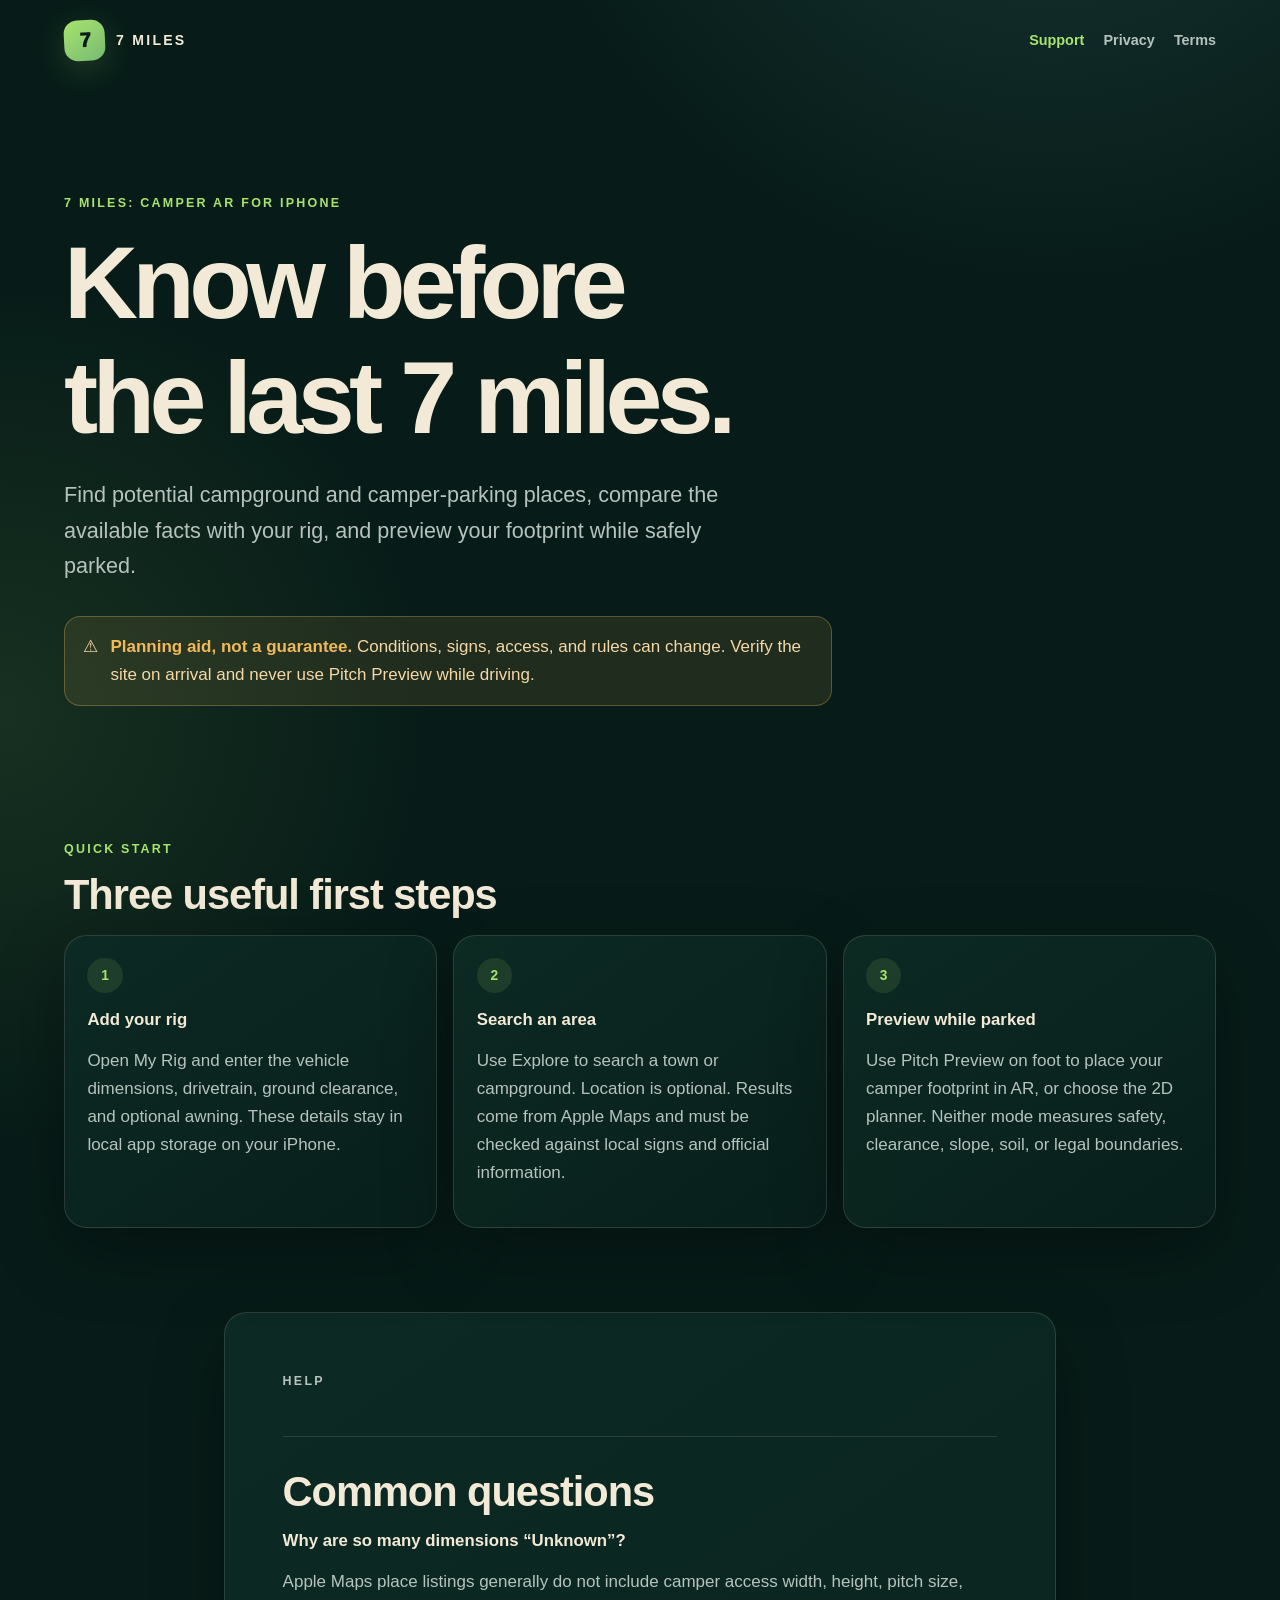
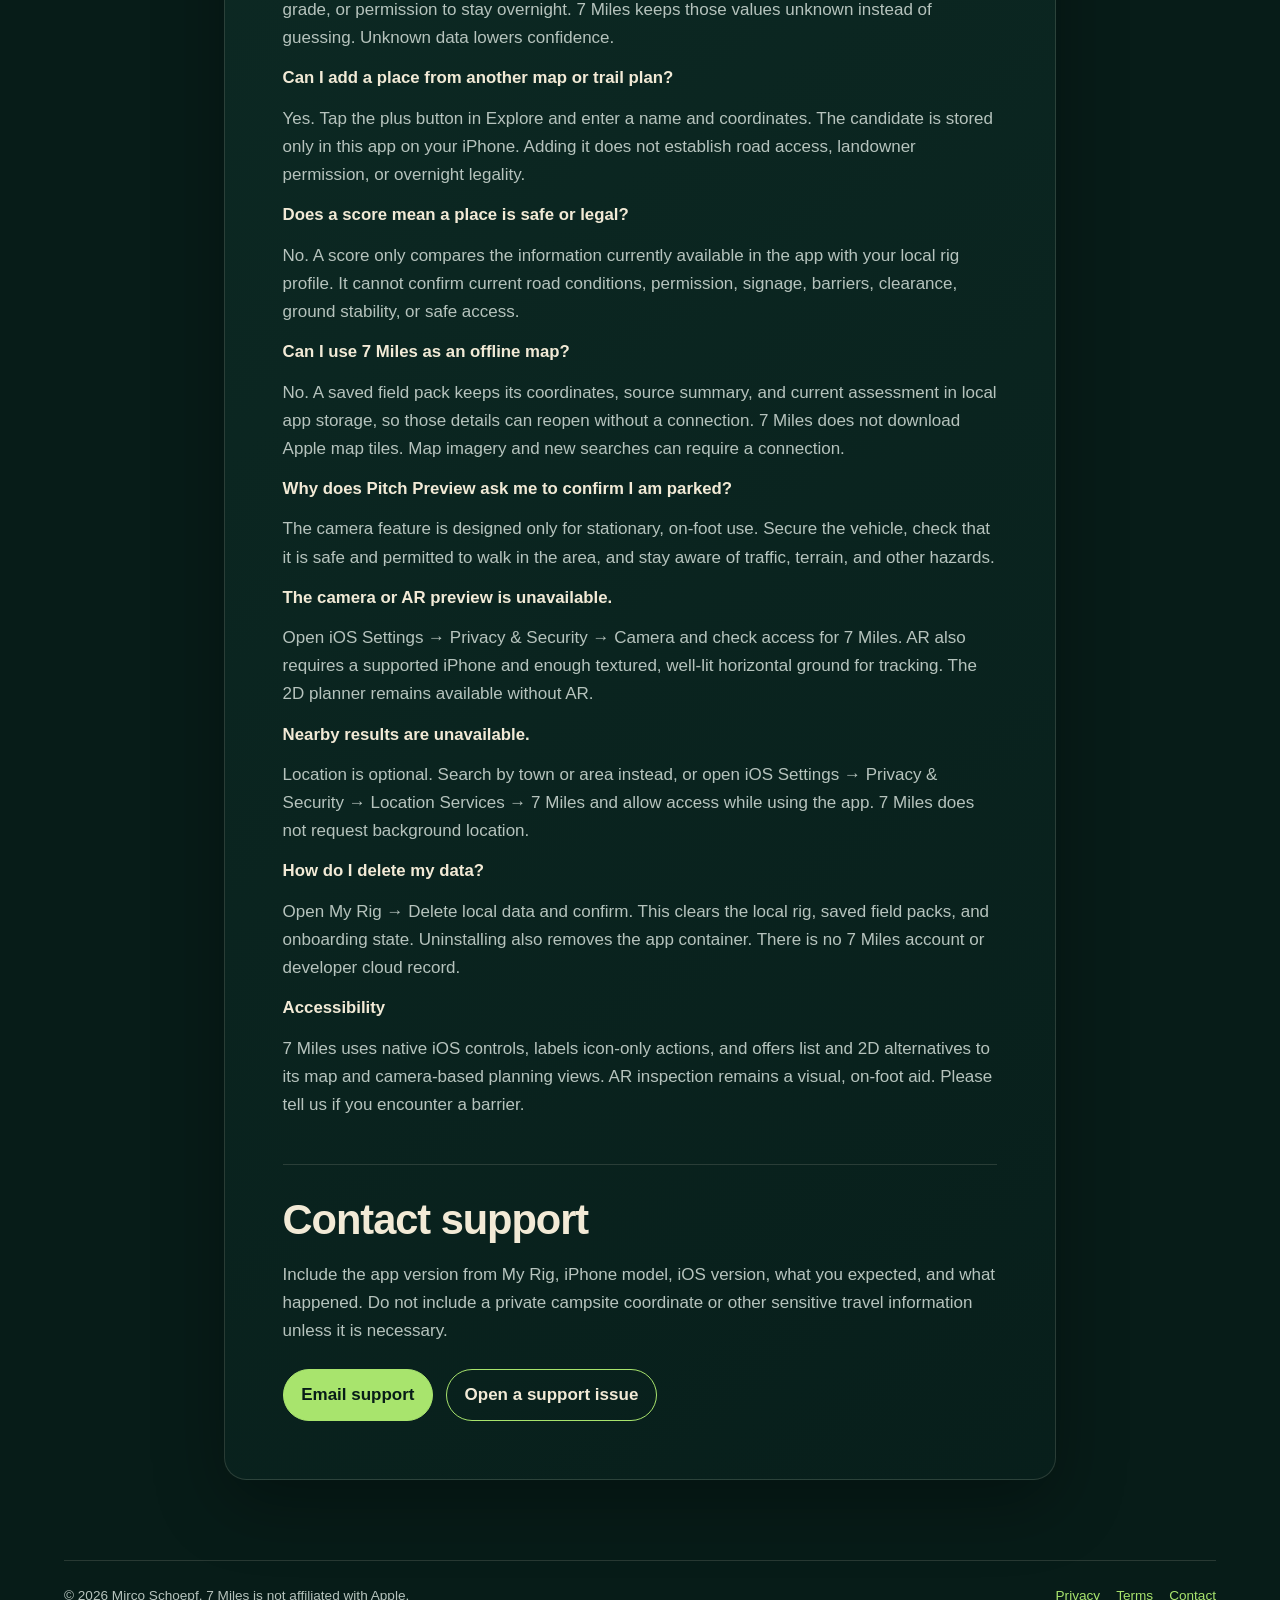
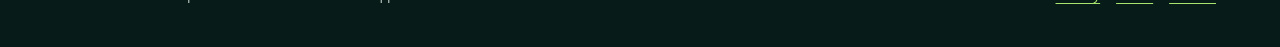
==== index.html @ d39e4662 "Publish 7 Miles support site" ====
<!doctype html>
<html lang="en">
<head>
  <meta charset="utf-8">
  <meta name="viewport" content="width=device-width, initial-scale=1">
  <meta name="description" content="Support for 7 Miles: Camper AR, a private camper pitch-planning companion for iPhone.">
  <meta name="theme-color" content="#071c18">
  <title>7 Miles Support</title>
  <link rel="stylesheet" href="styles.css">
</head>
<body>
  <a class="skip-link" href="#content">Skip to content</a>
  <header class="site-header">
    <a class="brand" href="./" aria-label="7 Miles support home">
      <span class="mark" aria-hidden="true">7</span>
      <span>7 MILES</span>
    </a>
    <nav aria-label="Primary">
      <ul>
        <li><a href="./" aria-current="page">Support</a></li>
        <li><a href="privacy/">Privacy</a></li>
        <li><a href="terms/">Terms</a></li>
      </ul>
    </nav>
  </header>

  <main id="content">
    <section class="hero">
      <p class="eyebrow">7 Miles: Camper AR for iPhone</p>
      <h1>Know before the last 7 miles.</h1>
      <p class="lede">Find potential campground and camper-parking places,
        compare the available facts with your rig, and preview your footprint
        while safely parked.</p>
      <div class="notice" role="note">
        <span aria-hidden="true">⚠︎</span>
        <div><strong>Planning aid, not a guarantee.</strong> Conditions, signs,
          access, and rules can change. Verify the site on arrival and never use
          Pitch Preview while driving.</div>
      </div>
    </section>

    <section class="section" aria-labelledby="start-title">
      <p class="eyebrow">Quick start</p>
      <h2 id="start-title">Three useful first steps</h2>
      <div class="grid">
        <article class="card">
          <span class="number" aria-hidden="true">1</span>
          <h3>Add your rig</h3>
          <p>Open My Rig and enter the vehicle dimensions, drivetrain, ground
            clearance, and optional awning. These details stay in local app
            storage on your iPhone.</p>
        </article>
        <article class="card">
          <span class="number" aria-hidden="true">2</span>
          <h3>Search an area</h3>
          <p>Use Explore to search a town or campground. Location is optional.
            Results come from Apple Maps and must be checked against local signs
            and official information.</p>
        </article>
        <article class="card">
          <span class="number" aria-hidden="true">3</span>
          <h3>Preview while parked</h3>
          <p>Use Pitch Preview on foot to place your camper footprint in AR, or
            choose the 2D planner. Neither mode measures safety, clearance, slope,
            soil, or legal boundaries.</p>
        </article>
      </div>
    </section>

    <section class="document" aria-labelledby="help-title">
      <p class="eyebrow">Help</p>
      <h2 id="help-title">Common questions</h2>

      <h3>Why are so many dimensions “Unknown”?</h3>
      <p>Apple Maps place listings generally do not include camper access width,
        height, pitch size, grade, or permission to stay overnight. 7 Miles keeps
        those values unknown instead of guessing. Unknown data lowers confidence.</p>

      <h3>Can I add a place from another map or trail plan?</h3>
      <p>Yes. Tap the plus button in Explore and enter a name and coordinates.
        The candidate is stored only in this app on your iPhone. Adding it does
        not establish road access, landowner permission, or overnight legality.</p>

      <h3>Does a score mean a place is safe or legal?</h3>
      <p>No. A score only compares the information currently available in the app
        with your local rig profile. It cannot confirm current road conditions,
        permission, signage, barriers, clearance, ground stability, or safe access.</p>

      <h3>Can I use 7 Miles as an offline map?</h3>
      <p>No. A saved field pack keeps its coordinates, source summary, and current
        assessment in local app storage, so those details can reopen without a
        connection. 7 Miles does not download Apple map tiles. Map imagery and new
        searches can require a connection.</p>

      <h3>Why does Pitch Preview ask me to confirm I am parked?</h3>
      <p>The camera feature is designed only for stationary, on-foot use. Secure
        the vehicle, check that it is safe and permitted to walk in the area, and
        stay aware of traffic, terrain, and other hazards.</p>

      <h3>The camera or AR preview is unavailable.</h3>
      <p>Open iOS Settings → Privacy &amp; Security → Camera and check access for
        7 Miles. AR also requires a supported iPhone and enough textured,
        well-lit horizontal ground for tracking. The 2D planner remains available
        without AR.</p>

      <h3>Nearby results are unavailable.</h3>
      <p>Location is optional. Search by town or area instead, or open iOS Settings
        → Privacy &amp; Security → Location Services → 7 Miles and allow access while
        using the app. 7 Miles does not request background location.</p>

      <h3>How do I delete my data?</h3>
      <p>Open My Rig → Delete local data and confirm. This clears the local rig,
        saved field packs, and onboarding state. Uninstalling also removes the app
        container. There is no 7 Miles account or developer cloud record.</p>

      <h3>Accessibility</h3>
      <p>7 Miles uses native iOS controls, labels icon-only actions, and offers
        list and 2D alternatives to its map and camera-based planning views. AR
        inspection remains a visual, on-foot aid. Please tell us if you encounter
        a barrier.</p>

      <h2>Contact support</h2>
      <p>Include the app version from My Rig, iPhone model, iOS version, what you
        expected, and what happened. Do not include a private campsite coordinate
        or other sensitive travel information unless it is necessary.</p>
      <div class="button-row">
        <a class="button" href="mailto:socrim2026@gmail.com?subject=7%20Miles%20Support">Email support</a>
        <a class="button secondary" href="https://github.com/socrim2026-ops/7-miles-support/issues/new">Open a support issue</a>
      </div>
    </section>
  </main>

  <footer class="site-footer">
    <p>© 2026 Mirco Schoepf. 7 Miles is not affiliated with Apple.</p>
    <div>
      <a href="privacy/">Privacy</a>
      <a href="terms/">Terms</a>
      <a href="mailto:socrim2026@gmail.com?subject=7%20Miles%20Support">Contact</a>
    </div>
  </footer>
</body>
</html>
---- styles.css ----
:root {
  color-scheme: dark;
  --pine: #071c18;
  --pine-raised: #0d2a24;
  --moss: #a8e46d;
  --sand: #f2ead6;
  --sky: #75bacd;
  --warning: #f1b85a;
  --muted: #b6c3bd;
  --line: rgba(242, 234, 214, 0.14);
  --shadow: 0 24px 70px rgba(0, 0, 0, 0.32);
}

* {
  box-sizing: border-box;
}

html {
  scroll-behavior: smooth;
}

body {
  margin: 0;
  background:
    radial-gradient(circle at 82% -8%, rgba(117, 186, 205, 0.17), transparent 34rem),
    radial-gradient(circle at 0% 22%, rgba(168, 228, 109, 0.10), transparent 27rem),
    var(--pine);
  color: var(--sand);
  font-family: ui-rounded, "SF Pro Rounded", "SF Pro Display", -apple-system,
    BlinkMacSystemFont, "Segoe UI", sans-serif;
  font-size: 17px;
  line-height: 1.65;
  min-height: 100vh;
}

a {
  color: var(--moss);
  text-underline-offset: 0.2em;
}

a:hover {
  color: var(--sand);
}

a:focus-visible,
button:focus-visible {
  outline: 3px solid var(--warning);
  outline-offset: 4px;
}

.skip-link {
  background: var(--sand);
  color: var(--pine);
  left: 1rem;
  padding: 0.7rem 1rem;
  position: fixed;
  top: -6rem;
  z-index: 20;
}

.skip-link:focus {
  top: 1rem;
}

.site-header,
main,
.site-footer {
  margin: 0 auto;
  max-width: 72rem;
  width: calc(100% - 2rem);
}

.site-header {
  align-items: center;
  display: flex;
  justify-content: space-between;
  padding: 1.25rem 0;
}

.brand {
  align-items: center;
  color: var(--sand);
  display: inline-flex;
  font-size: 0.88rem;
  font-weight: 850;
  gap: 0.7rem;
  letter-spacing: 0.16em;
  text-decoration: none;
}

.mark {
  align-items: center;
  background: linear-gradient(145deg, var(--moss), #76ba72);
  border-radius: 0.85rem;
  box-shadow: 0 8px 30px rgba(168, 228, 109, 0.18);
  color: var(--pine);
  display: inline-flex;
  font-size: 1.25rem;
  font-weight: 950;
  height: 2.55rem;
  justify-content: center;
  letter-spacing: -0.08em;
  transform: rotate(-3deg);
  width: 2.55rem;
}

nav ul {
  display: flex;
  gap: 1.2rem;
  list-style: none;
  margin: 0;
  padding: 0;
}

nav a {
  color: var(--muted);
  font-size: 0.9rem;
  font-weight: 700;
  text-decoration: none;
}

nav a[aria-current="page"] {
  color: var(--moss);
}

.hero {
  padding: clamp(3rem, 9vw, 7rem) 0 clamp(2.5rem, 7vw, 5.5rem);
}

.eyebrow {
  color: var(--moss);
  font-size: 0.78rem;
  font-weight: 850;
  letter-spacing: 0.18em;
  margin: 0 0 0.8rem;
  text-transform: uppercase;
}

h1,
h2,
h3 {
  line-height: 1.12;
  margin-top: 0;
}

h1 {
  font-size: clamp(2.7rem, 8vw, 6.7rem);
  letter-spacing: -0.055em;
  margin-bottom: 1.2rem;
  max-width: 12ch;
}

h2 {
  font-size: clamp(1.65rem, 4vw, 2.6rem);
  letter-spacing: -0.025em;
  margin-bottom: 1rem;
}

h3 {
  color: var(--sand);
  font-size: 1.05rem;
  margin-bottom: 0.4rem;
}

.lede {
  color: var(--muted);
  font-size: clamp(1.08rem, 2.4vw, 1.35rem);
  max-width: 43rem;
}

.notice {
  align-items: flex-start;
  background: rgba(241, 184, 90, 0.10);
  border: 1px solid rgba(241, 184, 90, 0.3);
  border-radius: 1rem;
  color: #f6d8a6;
  display: flex;
  gap: 0.8rem;
  margin-top: 2rem;
  max-width: 48rem;
  padding: 1rem 1.1rem;
}

.notice strong {
  color: var(--warning);
}

.grid {
  display: grid;
  gap: 1rem;
  grid-template-columns: repeat(3, minmax(0, 1fr));
}

.card,
.document {
  background: linear-gradient(145deg, rgba(13, 42, 36, 0.96), rgba(8, 31, 27, 0.96));
  border: 1px solid var(--line);
  border-radius: 1.4rem;
  box-shadow: var(--shadow);
}

.card {
  min-height: 13rem;
  padding: 1.4rem;
}

.card .number {
  align-items: center;
  background: rgba(168, 228, 109, 0.11);
  border-radius: 999px;
  color: var(--moss);
  display: inline-flex;
  font-size: 0.86rem;
  font-weight: 850;
  height: 2.2rem;
  justify-content: center;
  margin-bottom: 1.1rem;
  width: 2.2rem;
}

.card p,
.document p,
.document li {
  color: var(--muted);
}

.section {
  padding: 2.8rem 0;
}

.document {
  margin: 2.5rem auto 5rem;
  max-width: 52rem;
  padding: clamp(1.4rem, 5vw, 3.6rem);
}

.document h1 {
  font-size: clamp(2.35rem, 7vw, 4.5rem);
  max-width: none;
}

.document h2 {
  border-top: 1px solid var(--line);
  margin-top: 2.8rem;
  padding-top: 2rem;
}

.document ul,
.document ol {
  padding-left: 1.4rem;
}

.meta {
  color: var(--sky);
  font-size: 0.9rem;
  font-weight: 700;
}

.button-row {
  display: flex;
  flex-wrap: wrap;
  gap: 0.8rem;
  margin-top: 1.5rem;
}

.button {
  background: var(--moss);
  border: 1px solid var(--moss);
  border-radius: 999px;
  color: var(--pine);
  display: inline-block;
  font-weight: 850;
  padding: 0.7rem 1.1rem;
  text-decoration: none;
}

.button.secondary {
  background: transparent;
  color: var(--sand);
}

.site-footer {
  border-top: 1px solid var(--line);
  color: var(--muted);
  display: flex;
  font-size: 0.85rem;
  gap: 1rem;
  justify-content: space-between;
  padding: 1.5rem 0 2.5rem;
}

.site-footer p {
  margin: 0;
}

.site-footer div {
  display: flex;
  flex-wrap: wrap;
  gap: 1rem;
}

@media (max-width: 760px) {
  .site-header {
    align-items: flex-start;
    gap: 1rem;
  }

  nav ul {
    flex-direction: column;
    gap: 0.3rem;
    text-align: right;
  }

  .grid {
    grid-template-columns: 1fr;
  }

  .site-footer {
    flex-direction: column;
  }
}

@media (prefers-reduced-motion: reduce) {
  html {
    scroll-behavior: auto;
  }
}
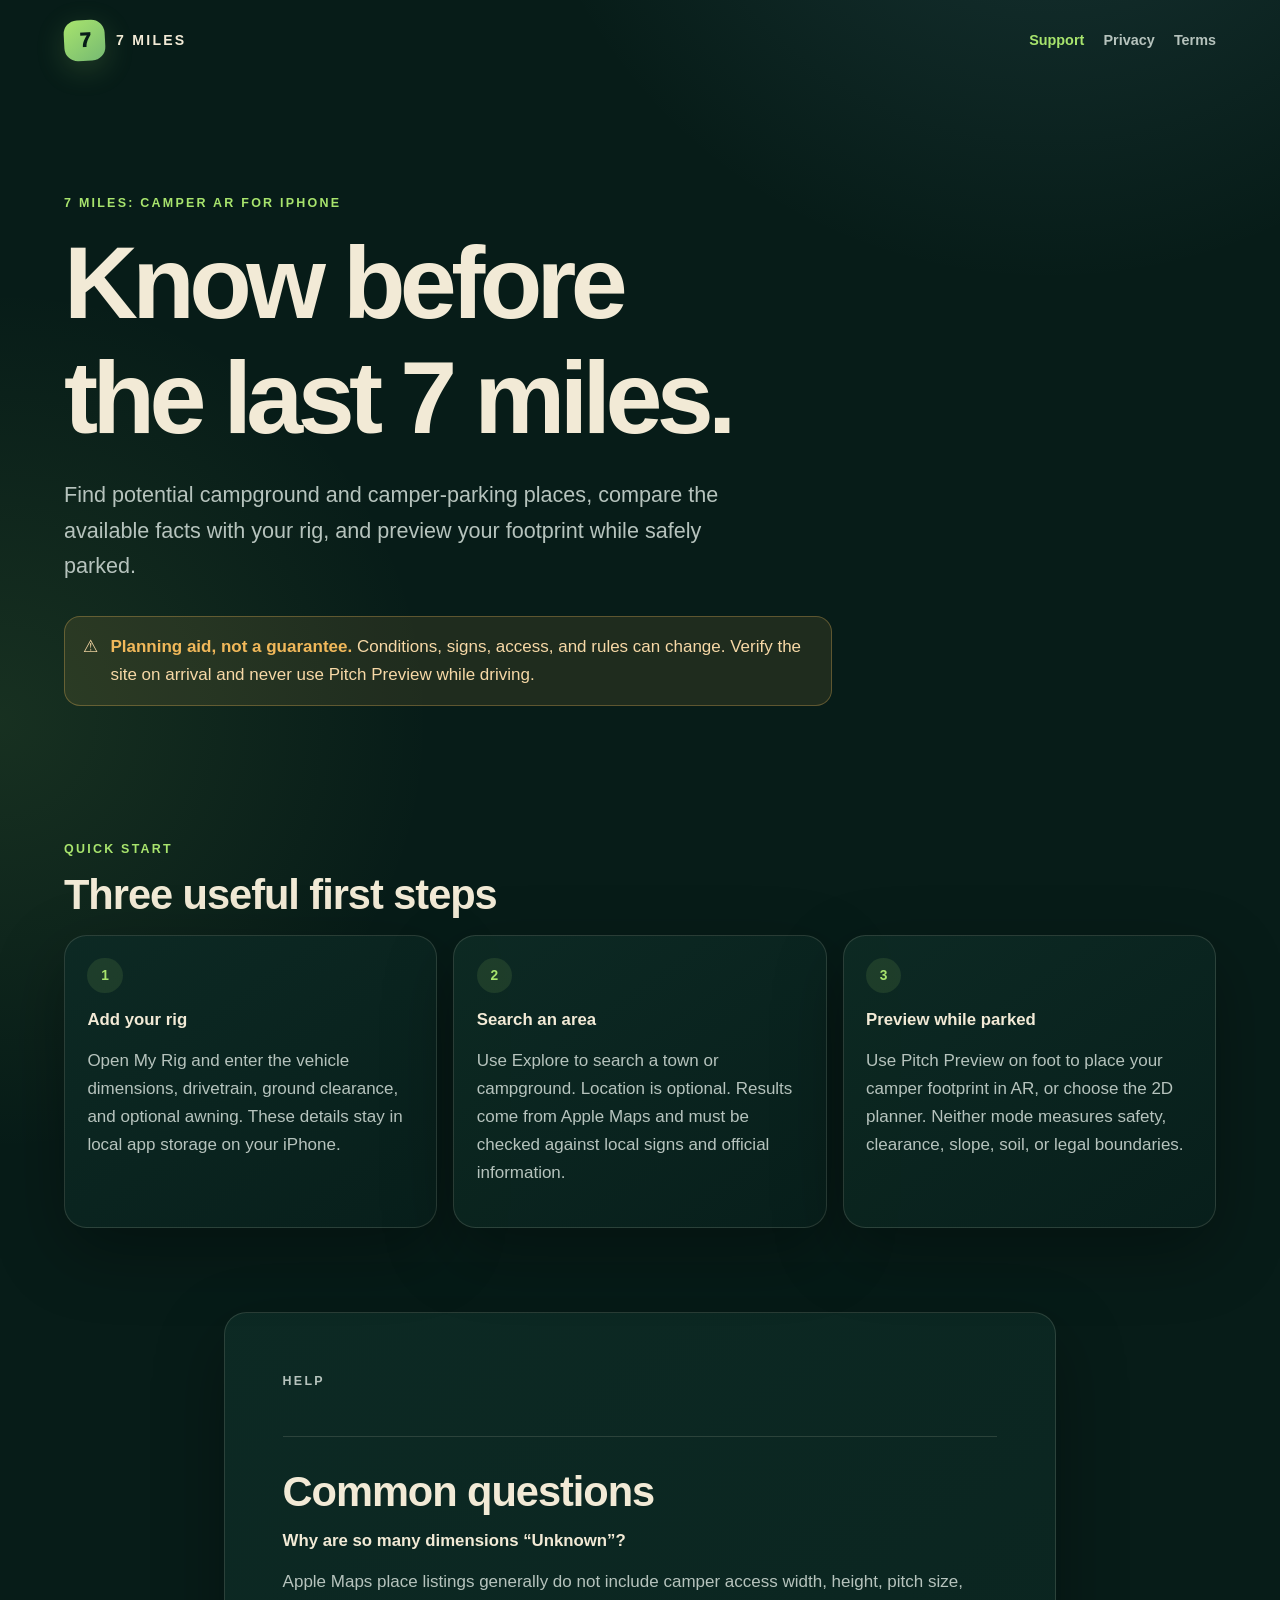
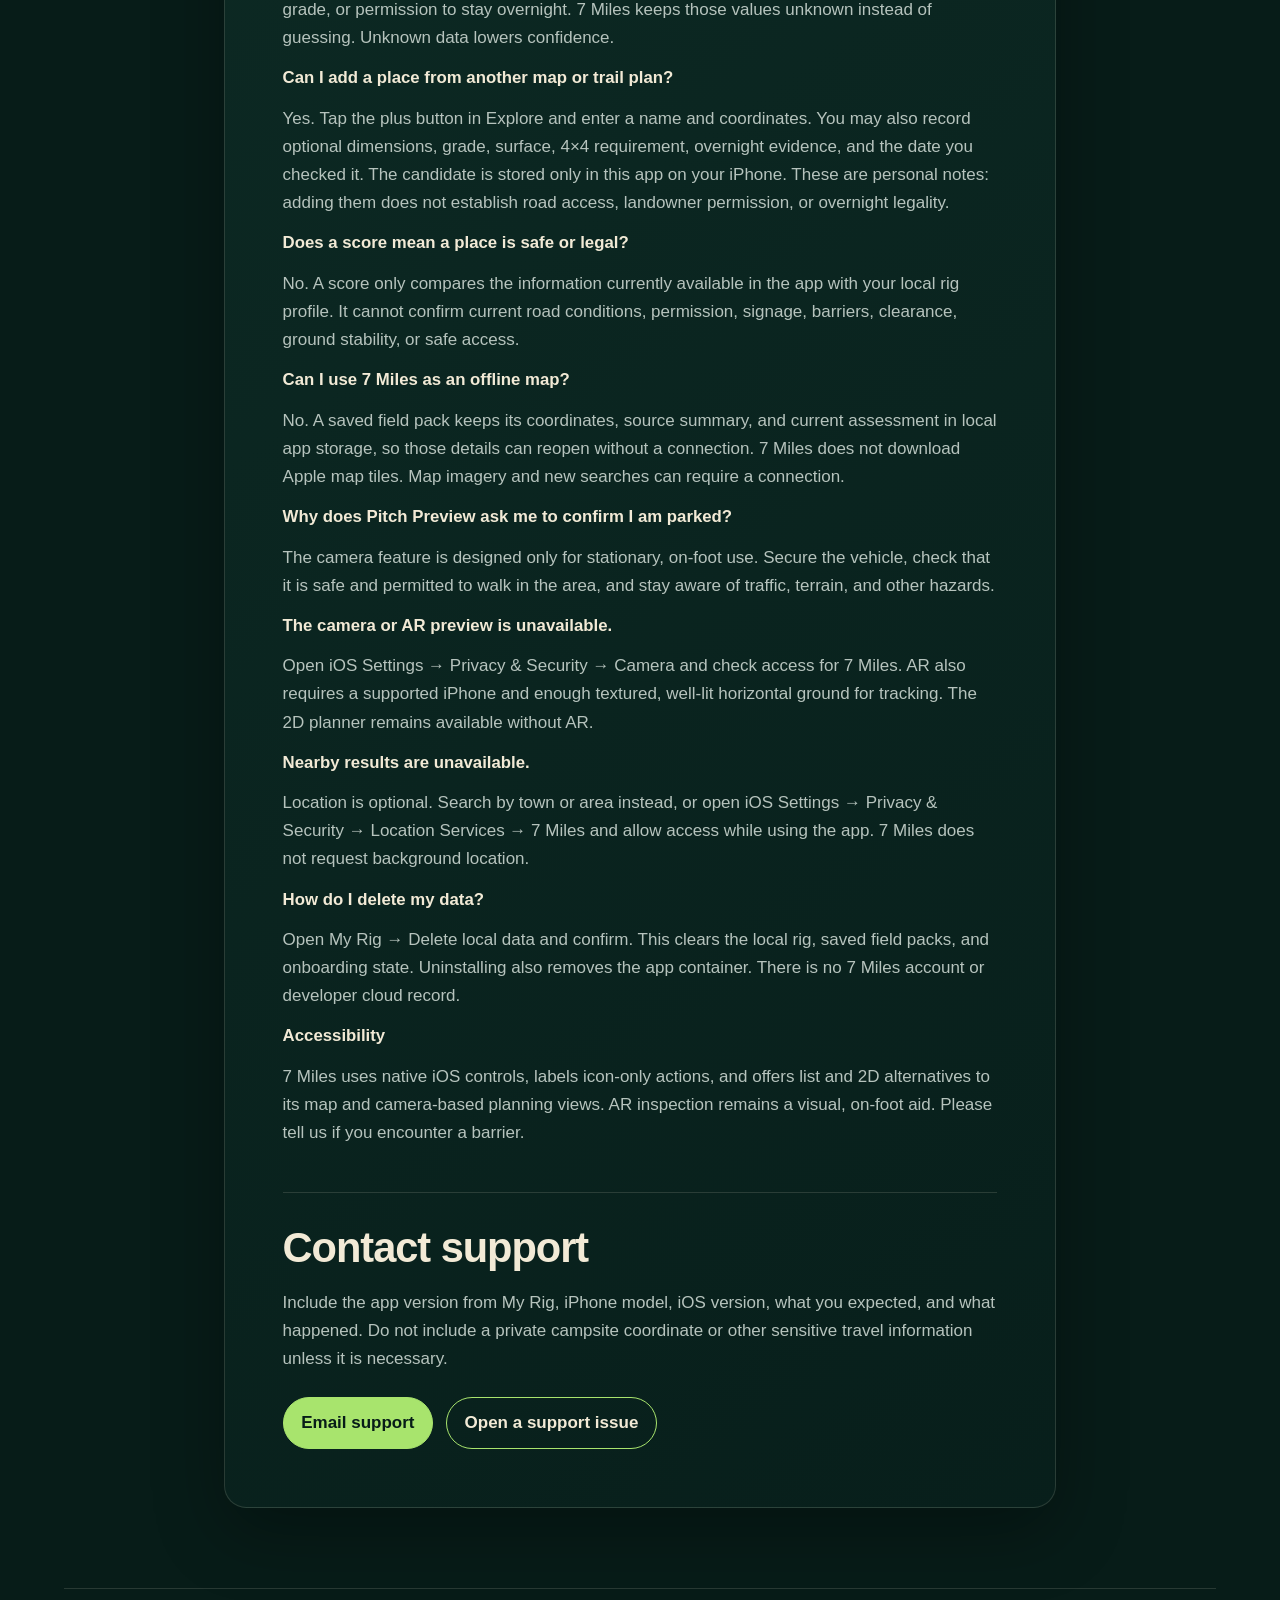
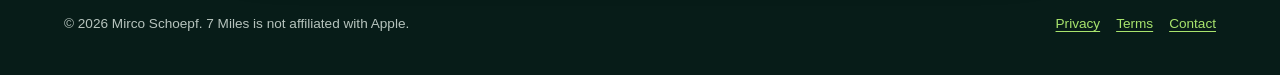
==== commit 44d47edb: "Update privacy details for local field observations" ====
--- a/index.html
+++ b/index.html
@@ -78,7 +78,9 @@
 
       <h3>Can I add a place from another map or trail plan?</h3>
       <p>Yes. Tap the plus button in Explore and enter a name and coordinates.
-        The candidate is stored only in this app on your iPhone. Adding it does
+        You may also record optional dimensions, grade, surface, 4×4 requirement,
+        overnight evidence, and the date you checked it. The candidate is stored
+        only in this app on your iPhone. These are personal notes: adding them does
         not establish road access, landowner permission, or overnight legality.</p>
 
       <h3>Does a score mean a place is safe or legal?</h3>
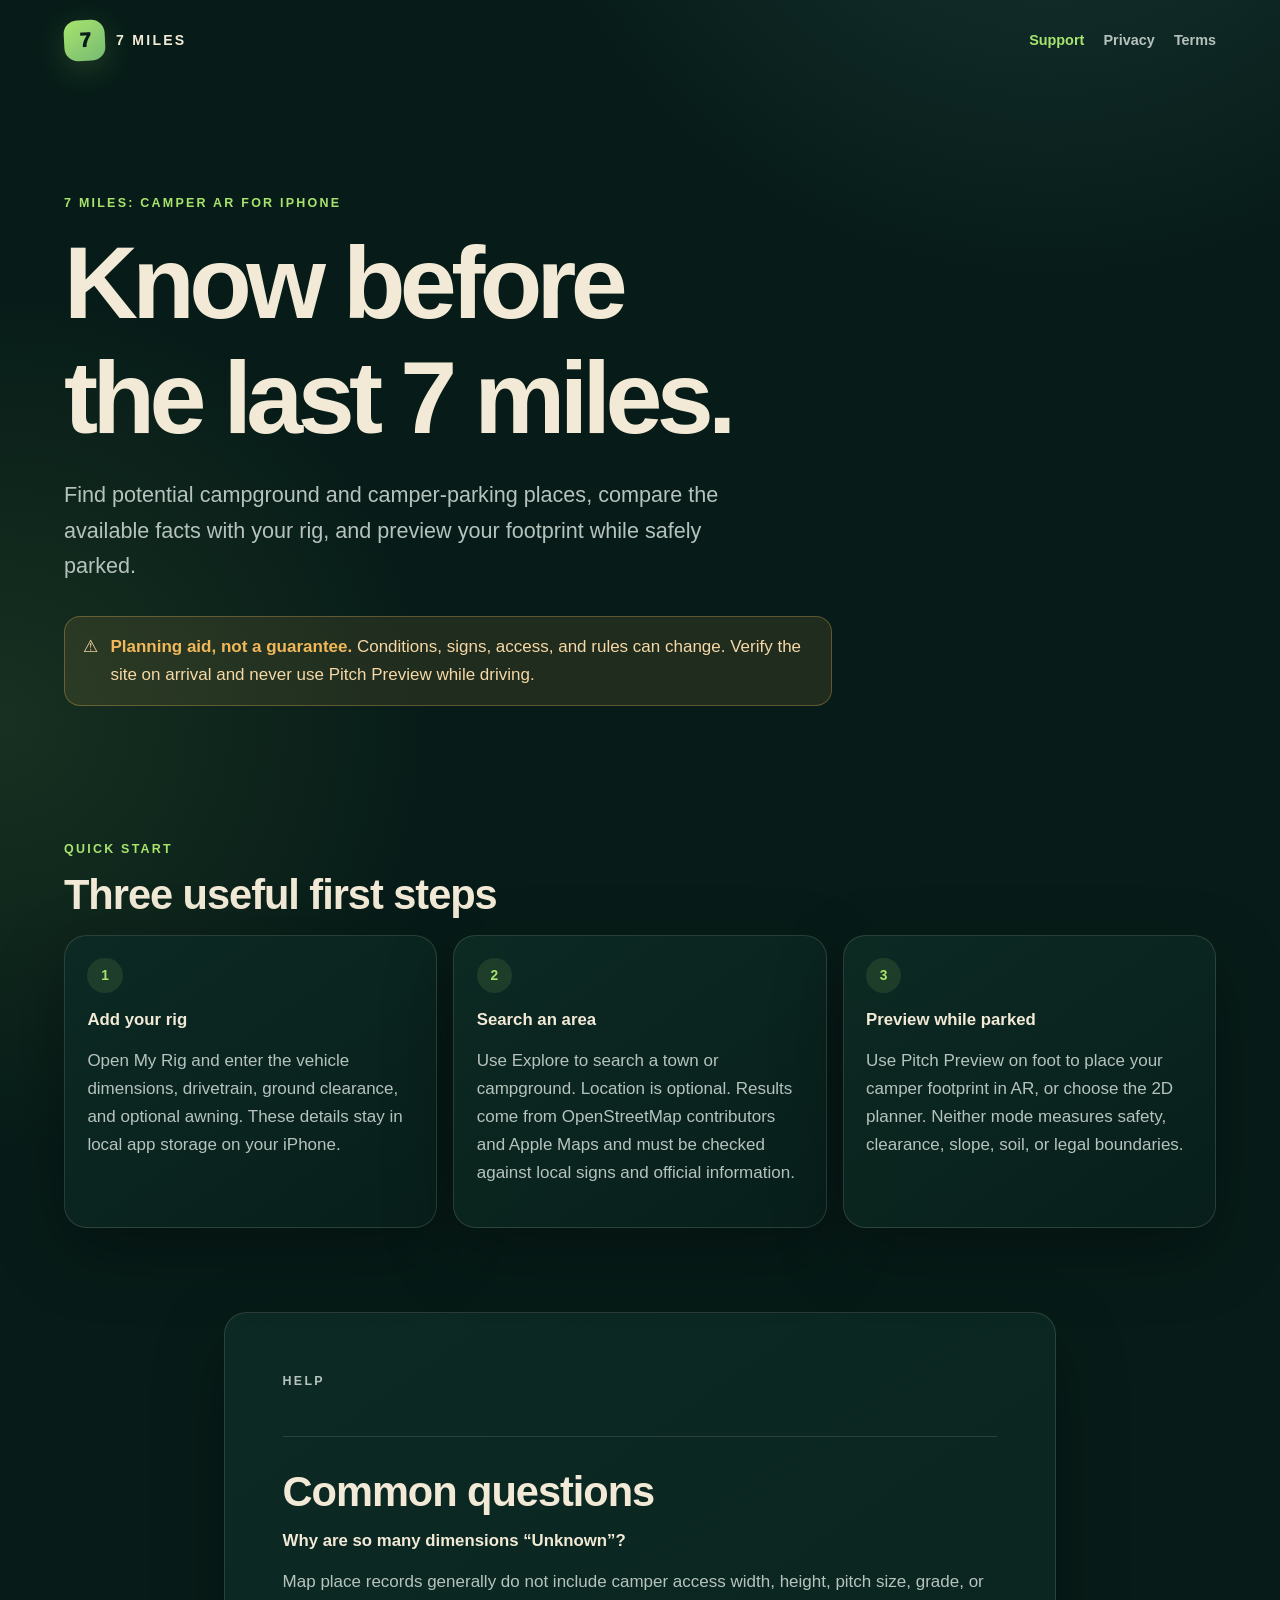
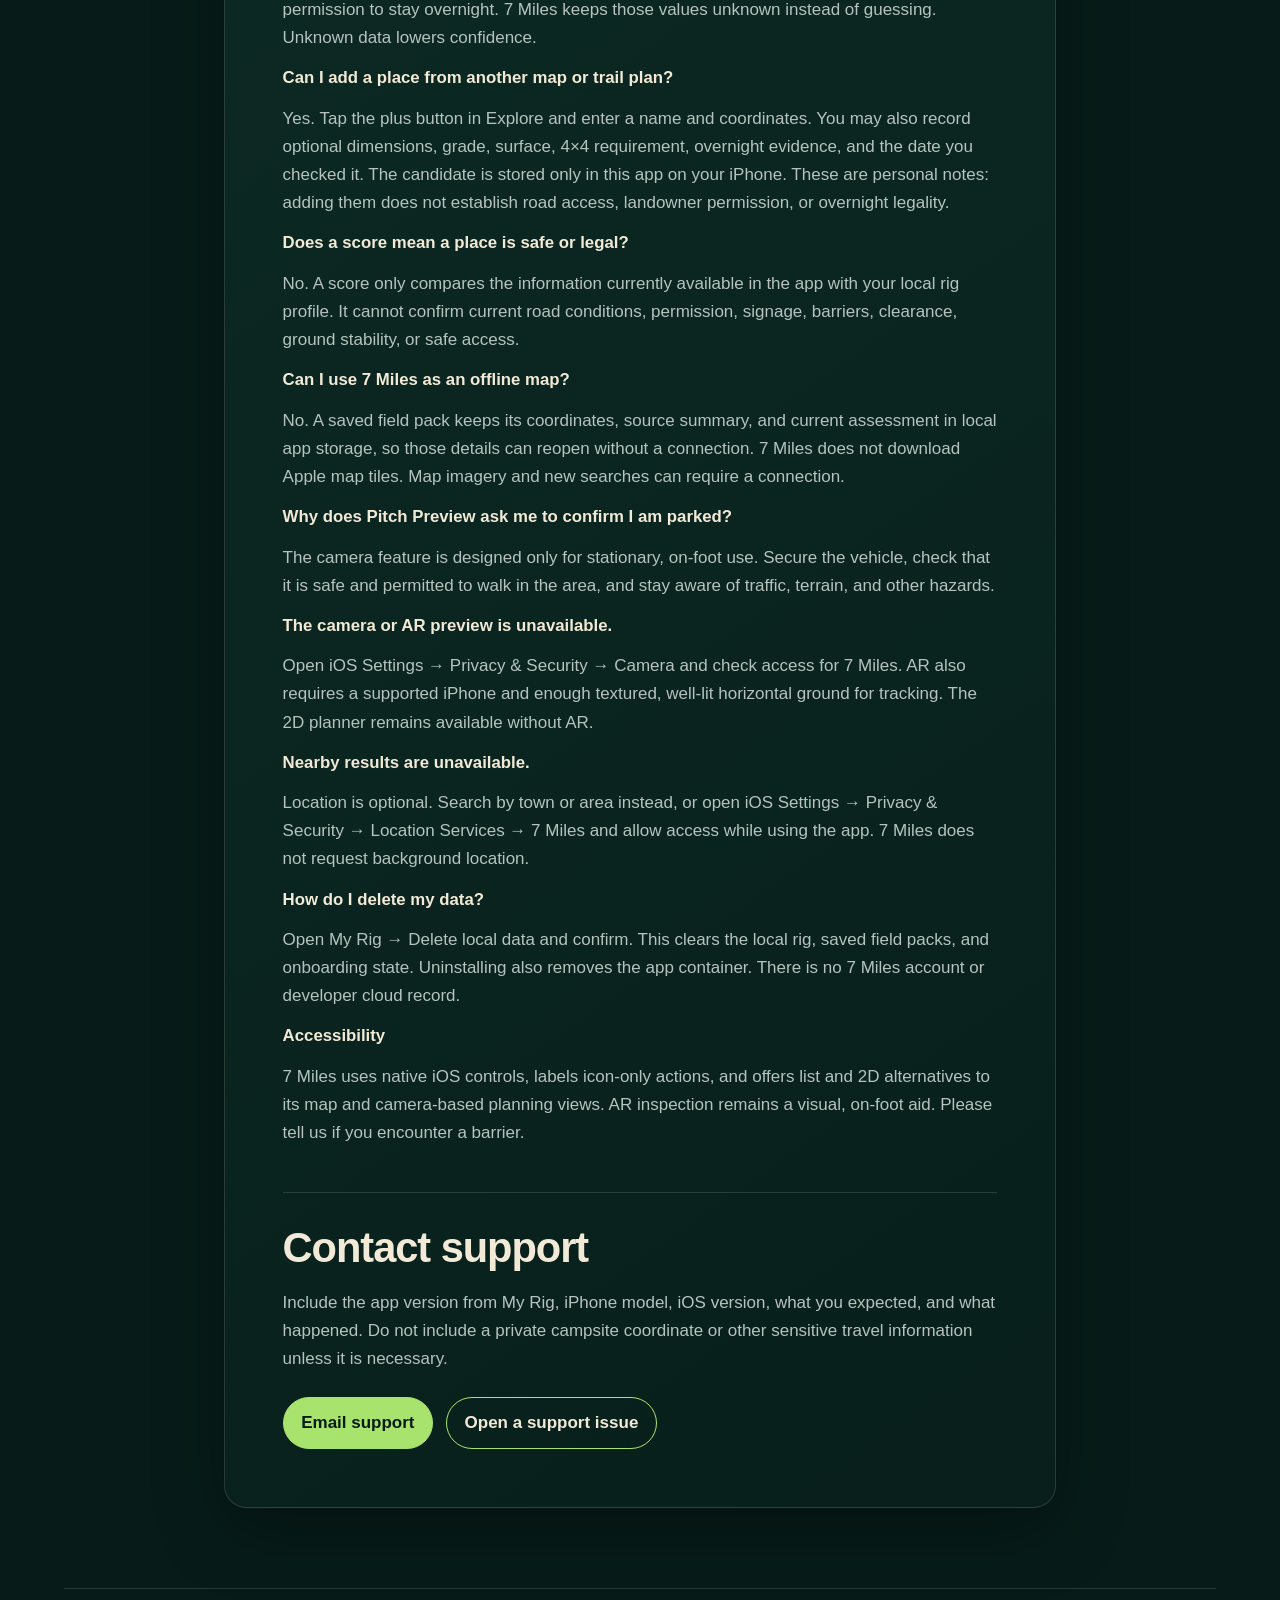
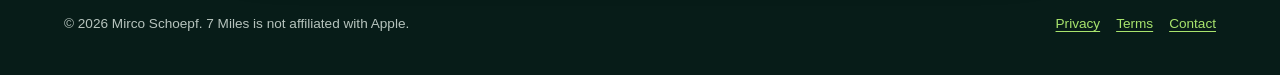
==== commit 9f4f7aba: "Update place-search and privacy disclosures" ====
--- a/index.html
+++ b/index.html
@@ -54,7 +54,7 @@
           <span class="number" aria-hidden="true">2</span>
           <h3>Search an area</h3>
           <p>Use Explore to search a town or campground. Location is optional.
-            Results come from Apple Maps and must be checked against local signs
+            Results come from OpenStreetMap contributors and Apple Maps and must be checked against local signs
             and official information.</p>
         </article>
         <article class="card">
@@ -72,7 +72,7 @@
       <h2 id="help-title">Common questions</h2>
 
       <h3>Why are so many dimensions “Unknown”?</h3>
-      <p>Apple Maps place listings generally do not include camper access width,
+      <p>Map place records generally do not include camper access width,
         height, pitch size, grade, or permission to stay overnight. 7 Miles keeps
         those values unknown instead of guessing. Unknown data lowers confidence.</p>
 
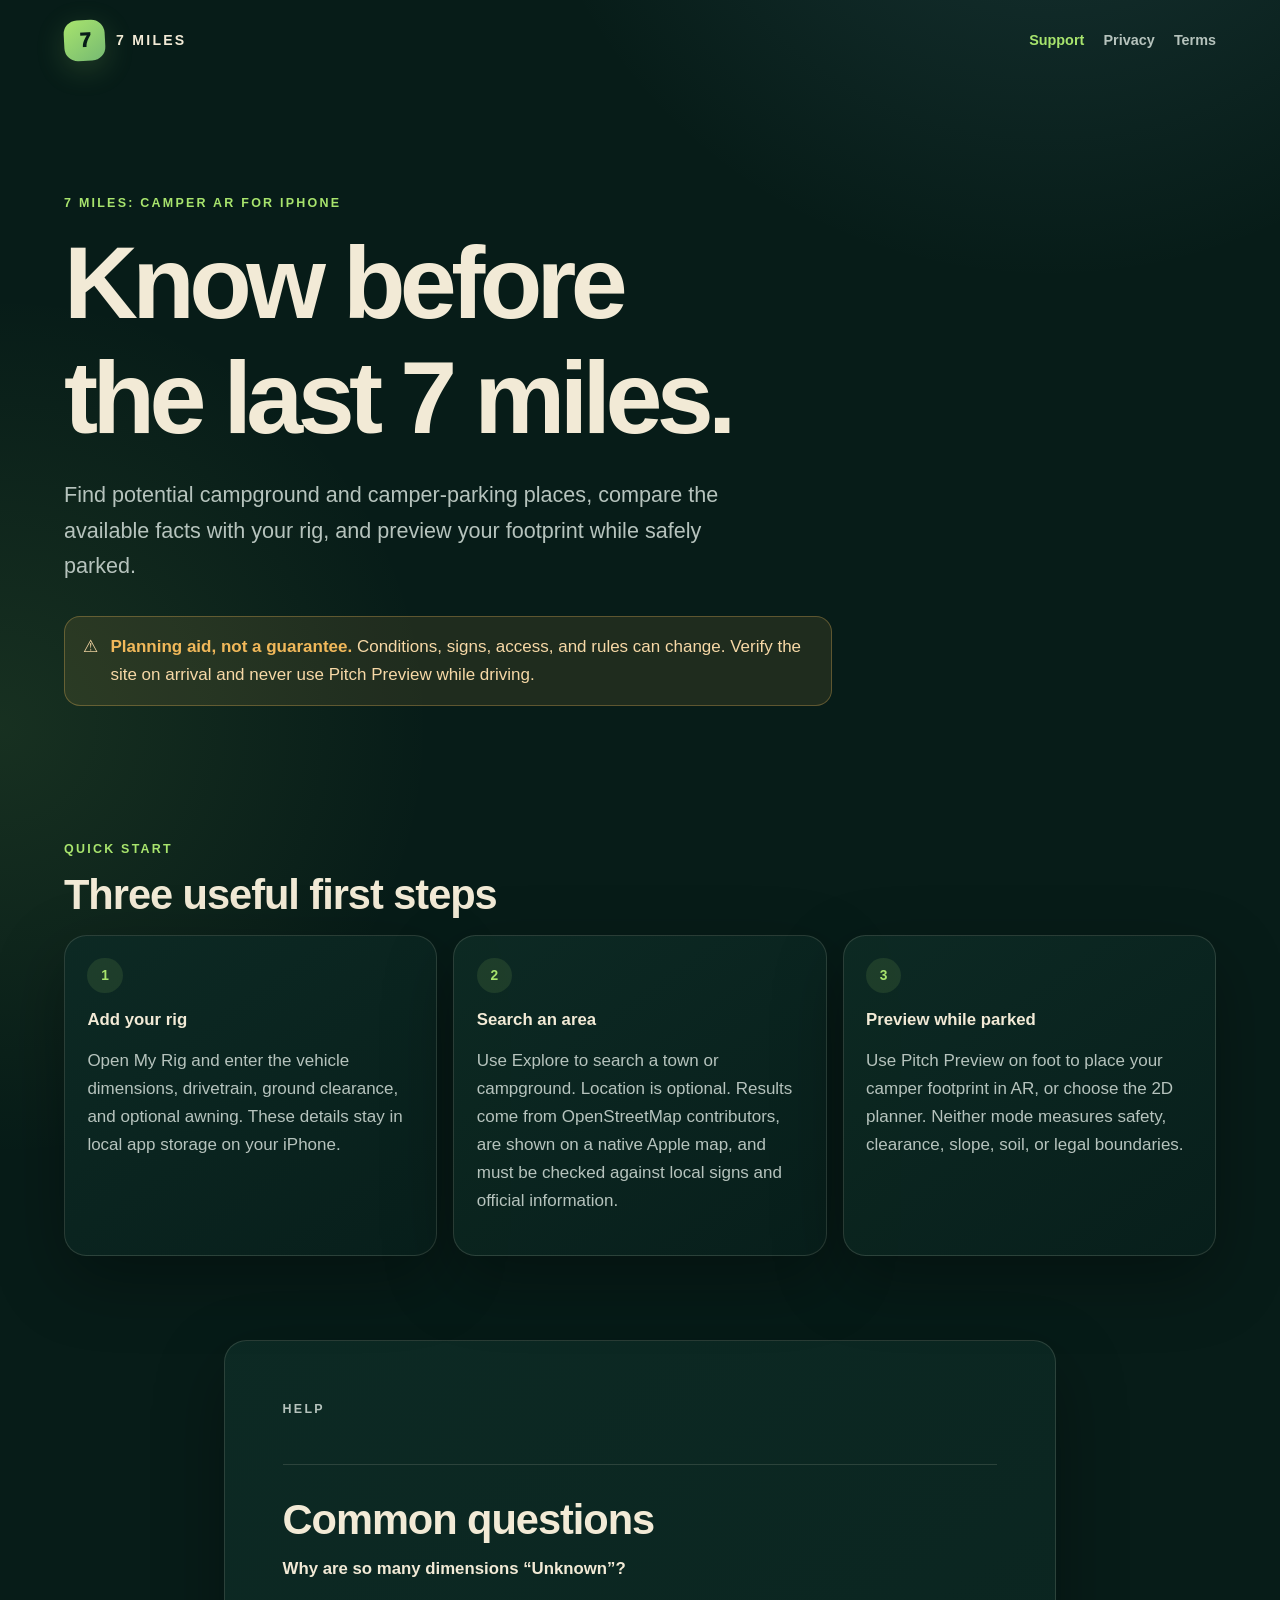
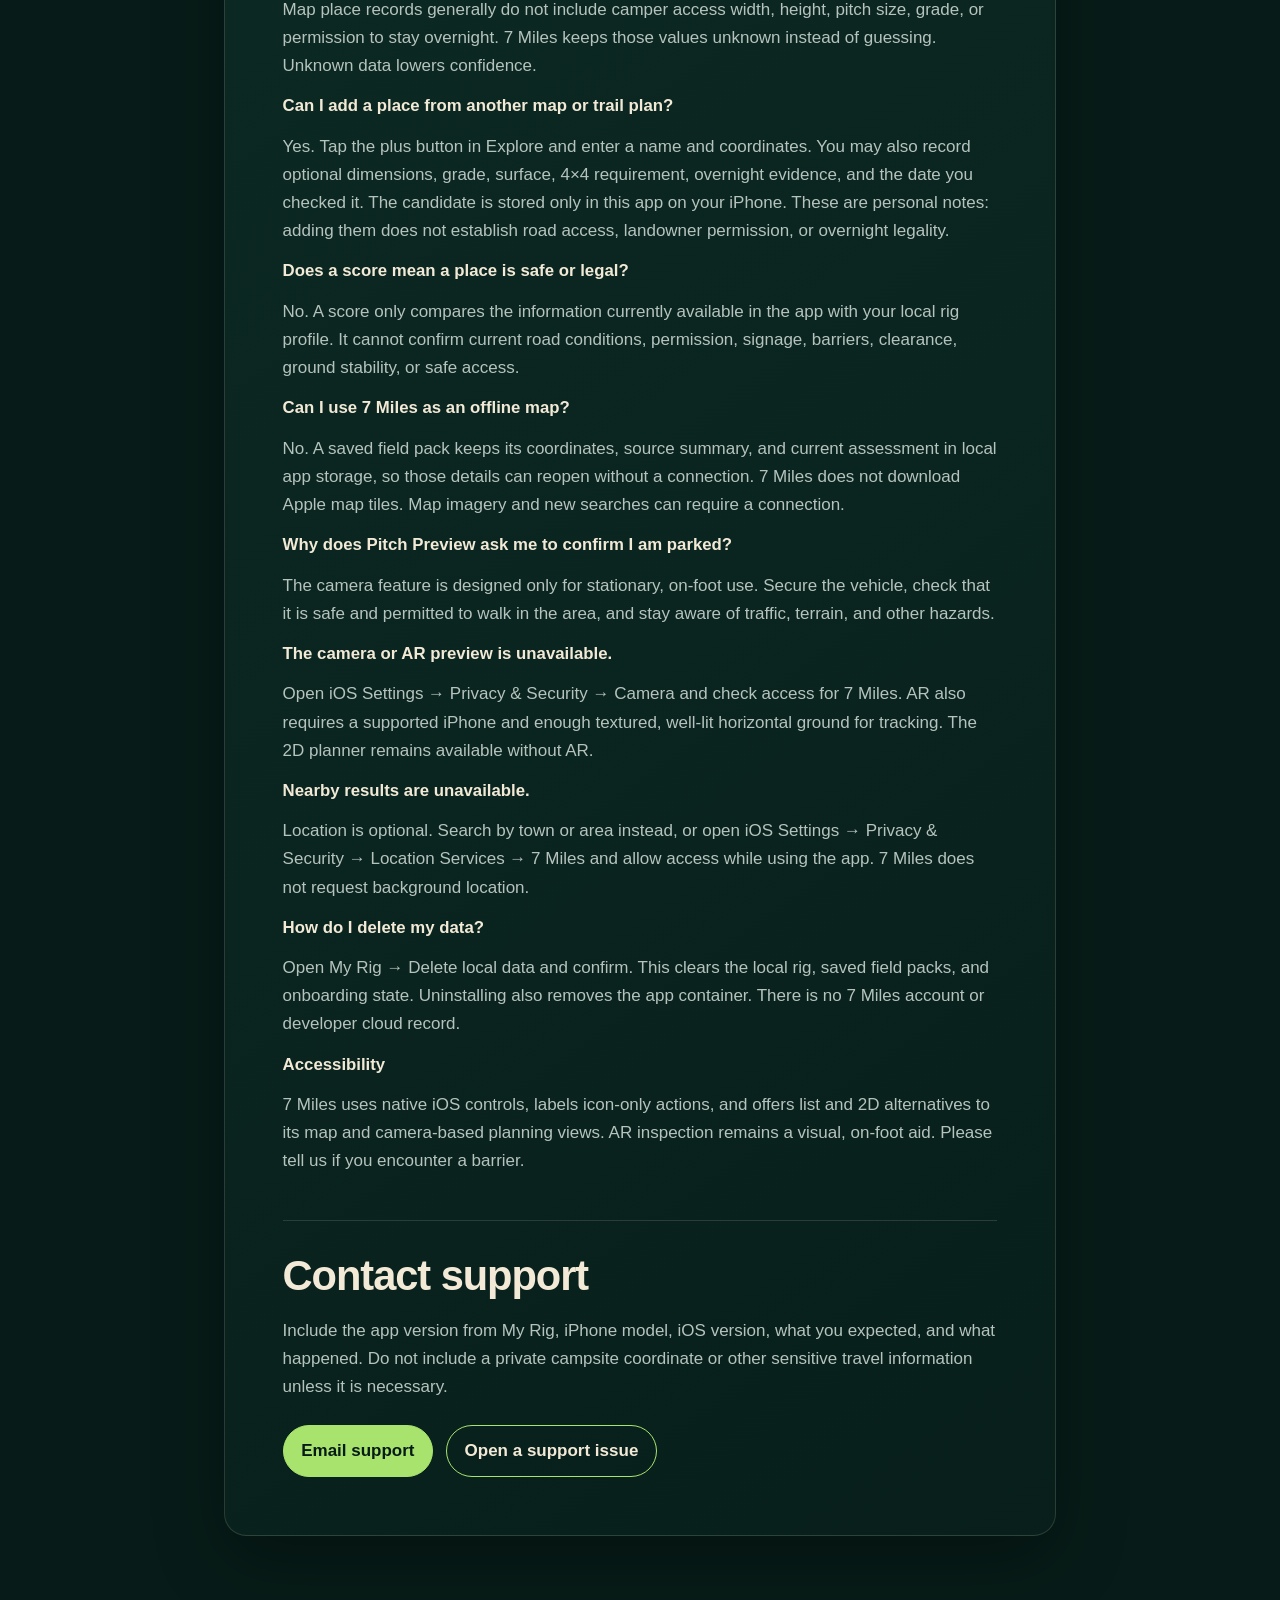
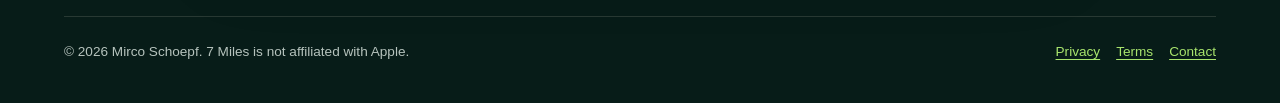
==== commit 69f0237f: "Update build 2 data source and privacy disclosures" ====
--- a/index.html
+++ b/index.html
@@ -54,7 +54,8 @@
           <span class="number" aria-hidden="true">2</span>
           <h3>Search an area</h3>
           <p>Use Explore to search a town or campground. Location is optional.
-            Results come from OpenStreetMap contributors and Apple Maps and must be checked against local signs
+            Results come from OpenStreetMap contributors, are shown on a native
+            Apple map, and must be checked against local signs
             and official information.</p>
         </article>
         <article class="card">
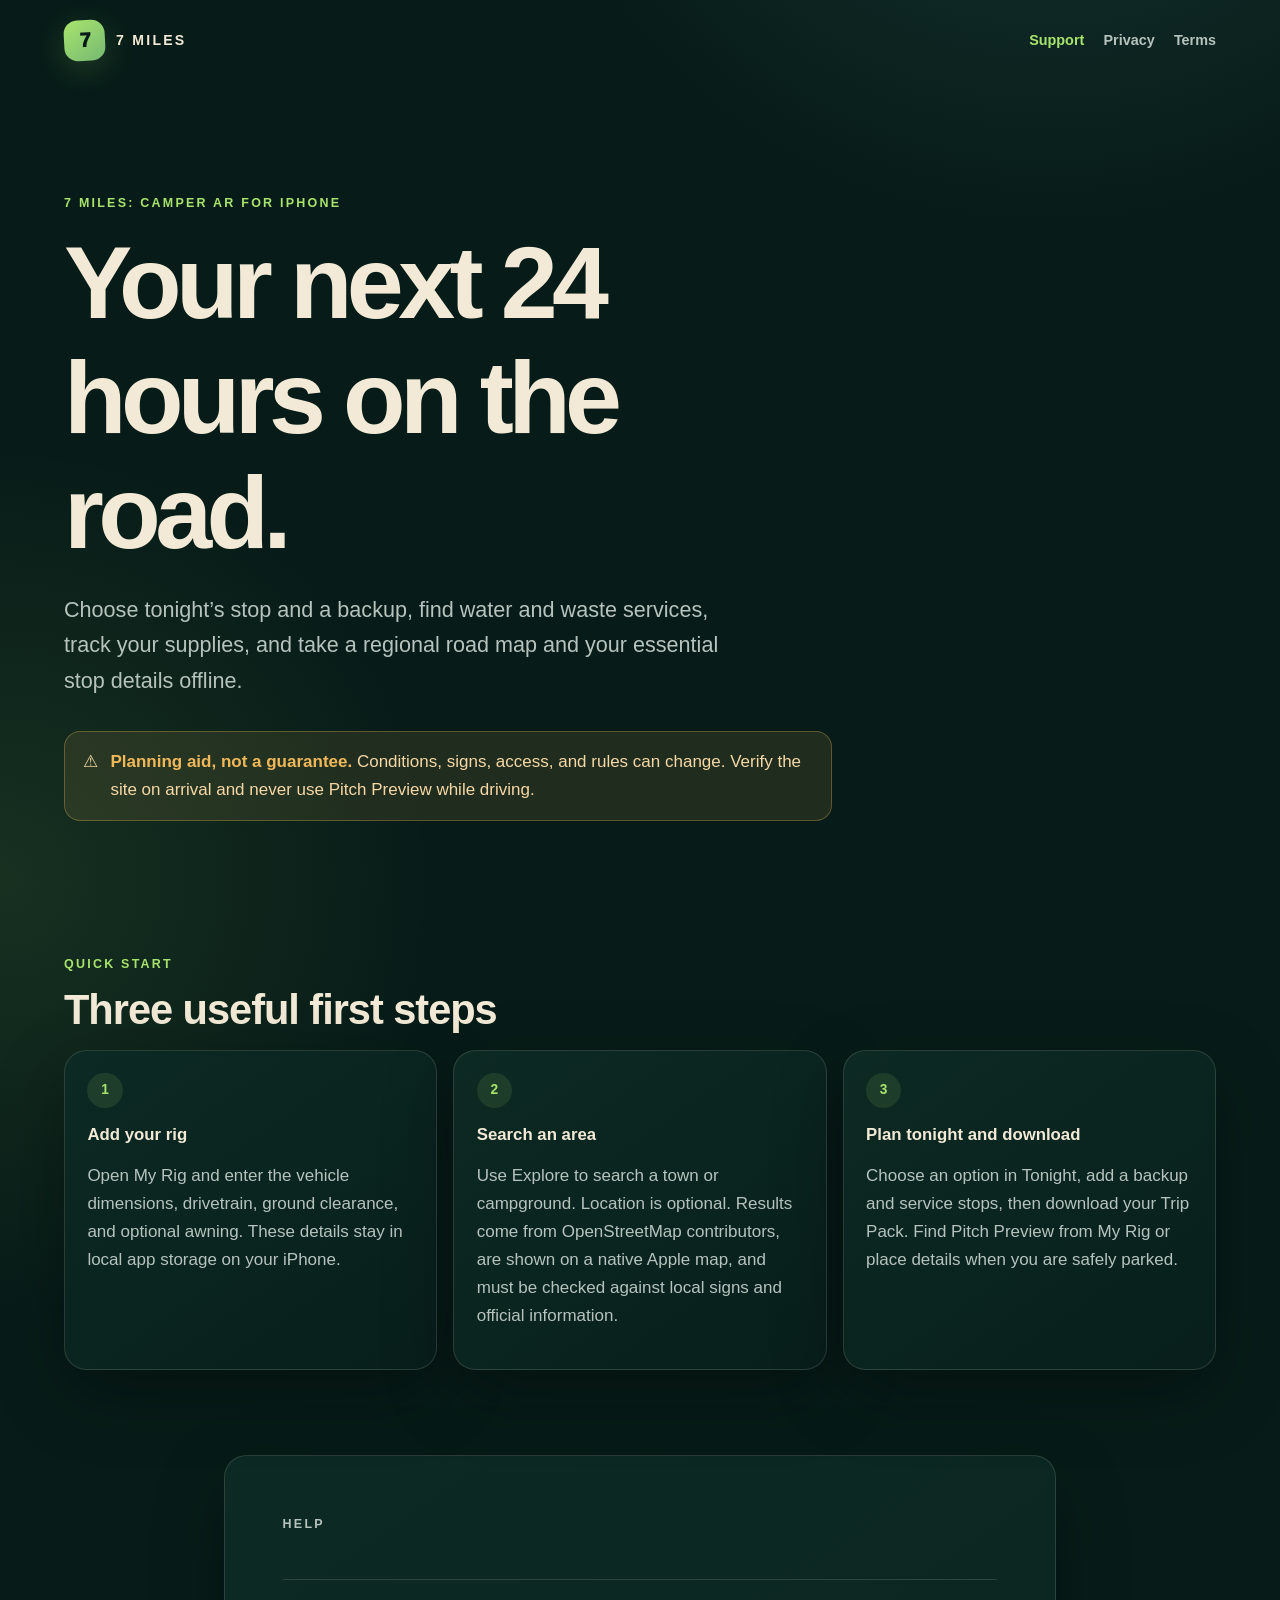
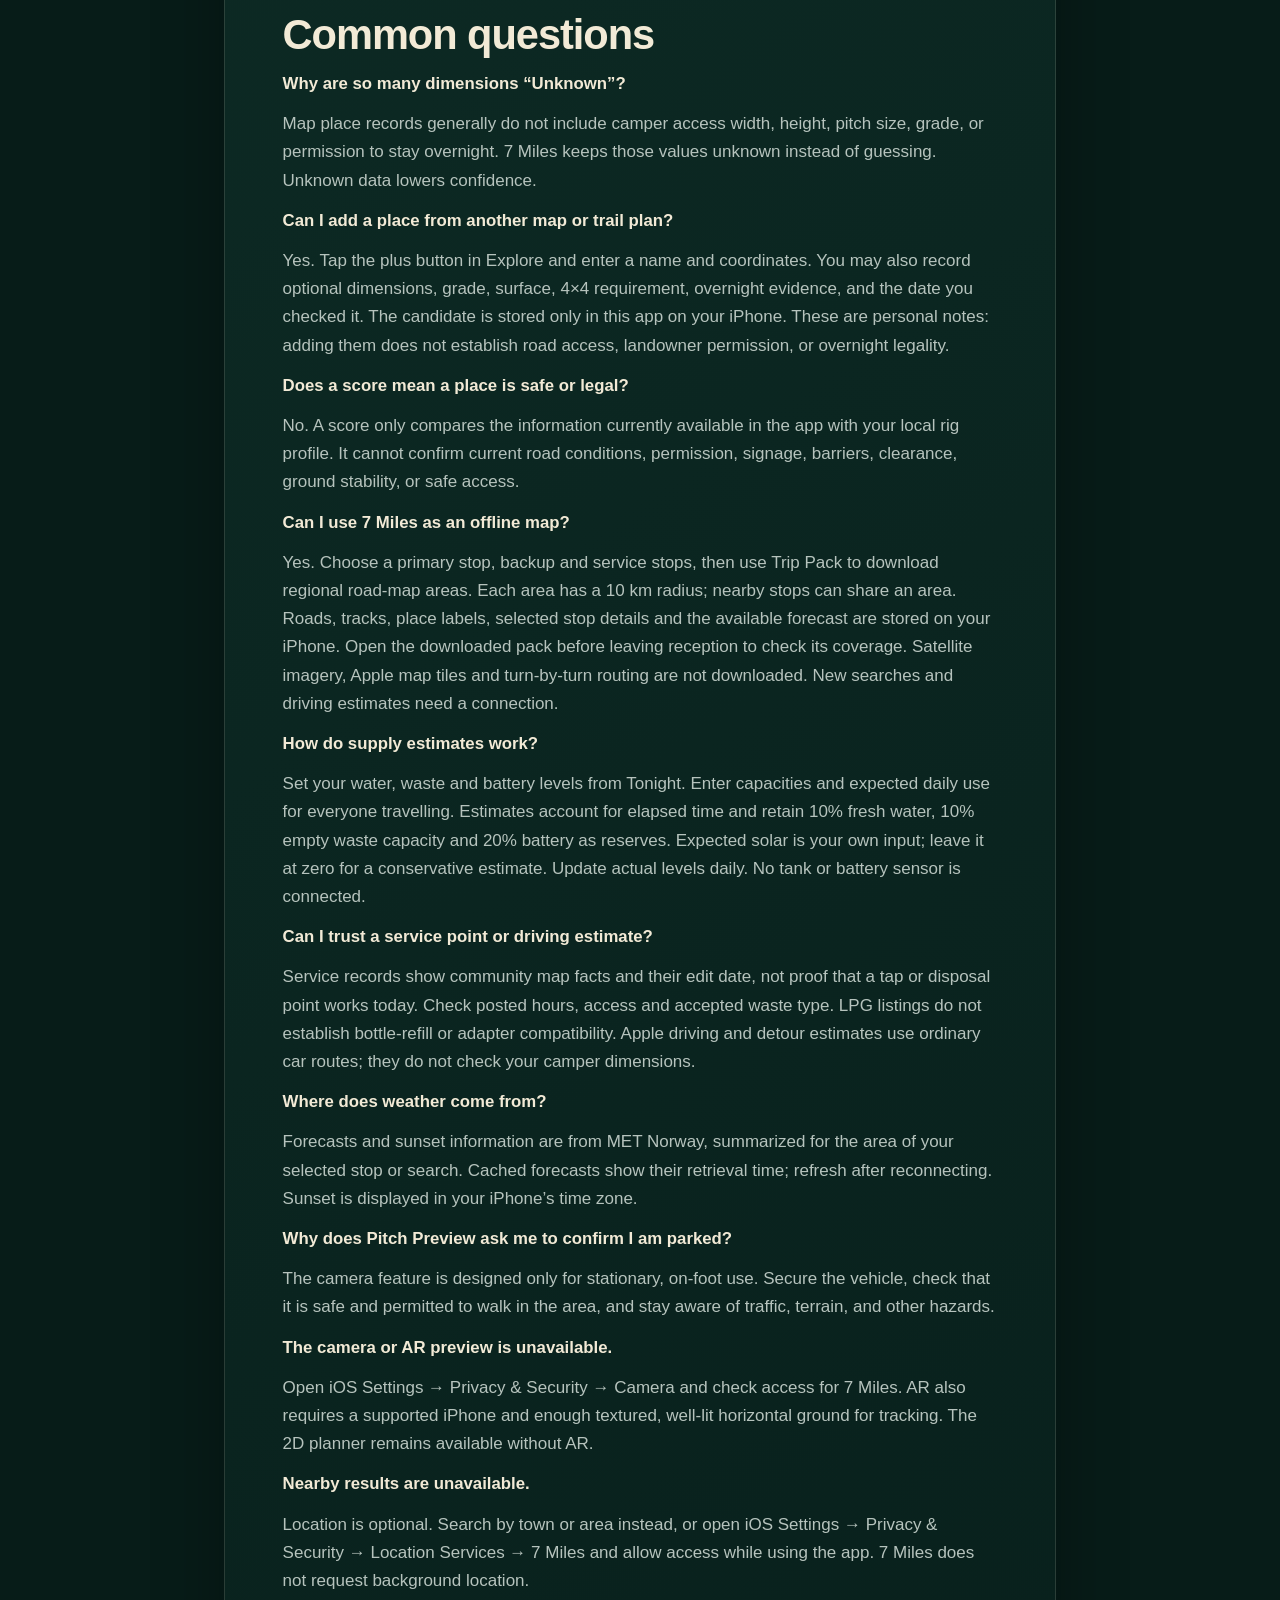
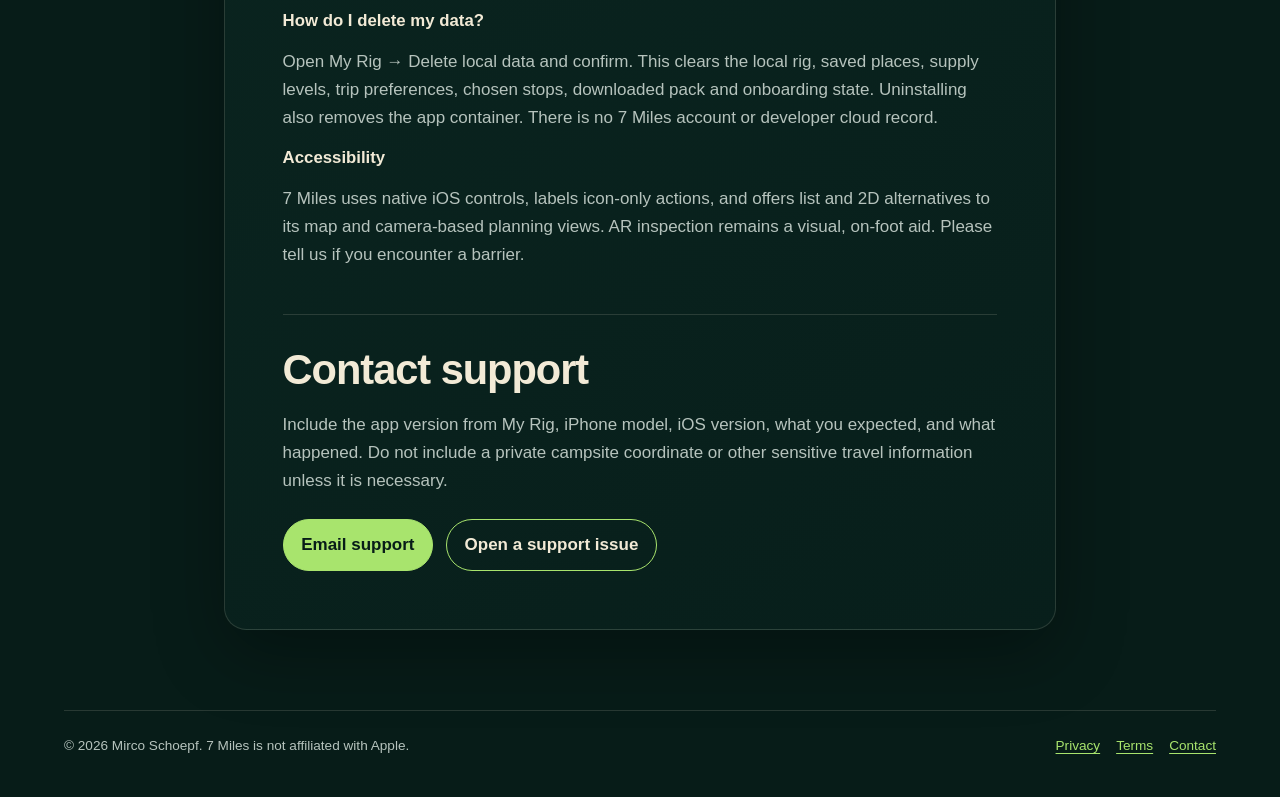
==== commit 77e80c21: "Document 7 Miles 1.1 daily planning, supplies and offline maps" ====
--- a/index.html
+++ b/index.html
@@ -27,10 +27,10 @@
   <main id="content">
     <section class="hero">
       <p class="eyebrow">7 Miles: Camper AR for iPhone</p>
-      <h1>Know before the last 7 miles.</h1>
-      <p class="lede">Find potential campground and camper-parking places,
-        compare the available facts with your rig, and preview your footprint
-        while safely parked.</p>
+      <h1>Your next 24 hours on the road.</h1>
+      <p class="lede">Choose tonight’s stop and a backup, find water and waste
+        services, track your supplies, and take a regional road map and your
+        essential stop details offline.</p>
       <div class="notice" role="note">
         <span aria-hidden="true">⚠︎</span>
         <div><strong>Planning aid, not a guarantee.</strong> Conditions, signs,
@@ -60,10 +60,10 @@
         </article>
         <article class="card">
           <span class="number" aria-hidden="true">3</span>
-          <h3>Preview while parked</h3>
-          <p>Use Pitch Preview on foot to place your camper footprint in AR, or
-            choose the 2D planner. Neither mode measures safety, clearance, slope,
-            soil, or legal boundaries.</p>
+          <h3>Plan tonight and download</h3>
+          <p>Choose an option in Tonight, add a backup and service stops, then
+            download your Trip Pack. Find Pitch Preview from My Rig or place
+            details when you are safely parked.</p>
         </article>
       </div>
     </section>
@@ -90,10 +90,34 @@
         permission, signage, barriers, clearance, ground stability, or safe access.</p>
 
       <h3>Can I use 7 Miles as an offline map?</h3>
-      <p>No. A saved field pack keeps its coordinates, source summary, and current
-        assessment in local app storage, so those details can reopen without a
-        connection. 7 Miles does not download Apple map tiles. Map imagery and new
-        searches can require a connection.</p>
+      <p>Yes. Choose a primary stop, backup and service stops, then use Trip Pack
+        to download regional road-map areas. Each area has a 10 km radius;
+        nearby stops can share an area. Roads, tracks, place labels, selected
+        stop details and the available forecast are stored on your iPhone.
+        Open the downloaded pack before leaving reception to check its coverage.
+        Satellite imagery, Apple map tiles and turn-by-turn routing are not
+        downloaded. New searches and driving estimates need a connection.</p>
+
+      <h3>How do supply estimates work?</h3>
+      <p>Set your water, waste and battery levels from Tonight. Enter capacities
+        and expected daily use for everyone travelling. Estimates account for
+        elapsed time and retain 10% fresh water, 10% empty waste capacity and
+        20% battery as reserves. Expected solar is your own input; leave it at
+        zero for a conservative estimate. Update actual levels daily. No tank
+        or battery sensor is connected.</p>
+
+      <h3>Can I trust a service point or driving estimate?</h3>
+      <p>Service records show community map facts and their edit date, not proof
+        that a tap or disposal point works today. Check posted hours, access and
+        accepted waste type. LPG listings do not establish bottle-refill or
+        adapter compatibility. Apple driving and detour estimates use ordinary
+        car routes; they do not check your camper dimensions.</p>
+
+      <h3>Where does weather come from?</h3>
+      <p>Forecasts and sunset information are from MET Norway, summarized for
+        the area of your selected stop or search. Cached forecasts show their
+        retrieval time; refresh after reconnecting. Sunset is displayed in your
+        iPhone’s time zone.</p>
 
       <h3>Why does Pitch Preview ask me to confirm I am parked?</h3>
       <p>The camera feature is designed only for stationary, on-foot use. Secure
@@ -113,7 +137,8 @@
 
       <h3>How do I delete my data?</h3>
       <p>Open My Rig → Delete local data and confirm. This clears the local rig,
-        saved field packs, and onboarding state. Uninstalling also removes the app
+        saved places, supply levels, trip preferences, chosen stops, downloaded
+        pack and onboarding state. Uninstalling also removes the app
         container. There is no 7 Miles account or developer cloud record.</p>
 
       <h3>Accessibility</h3>
